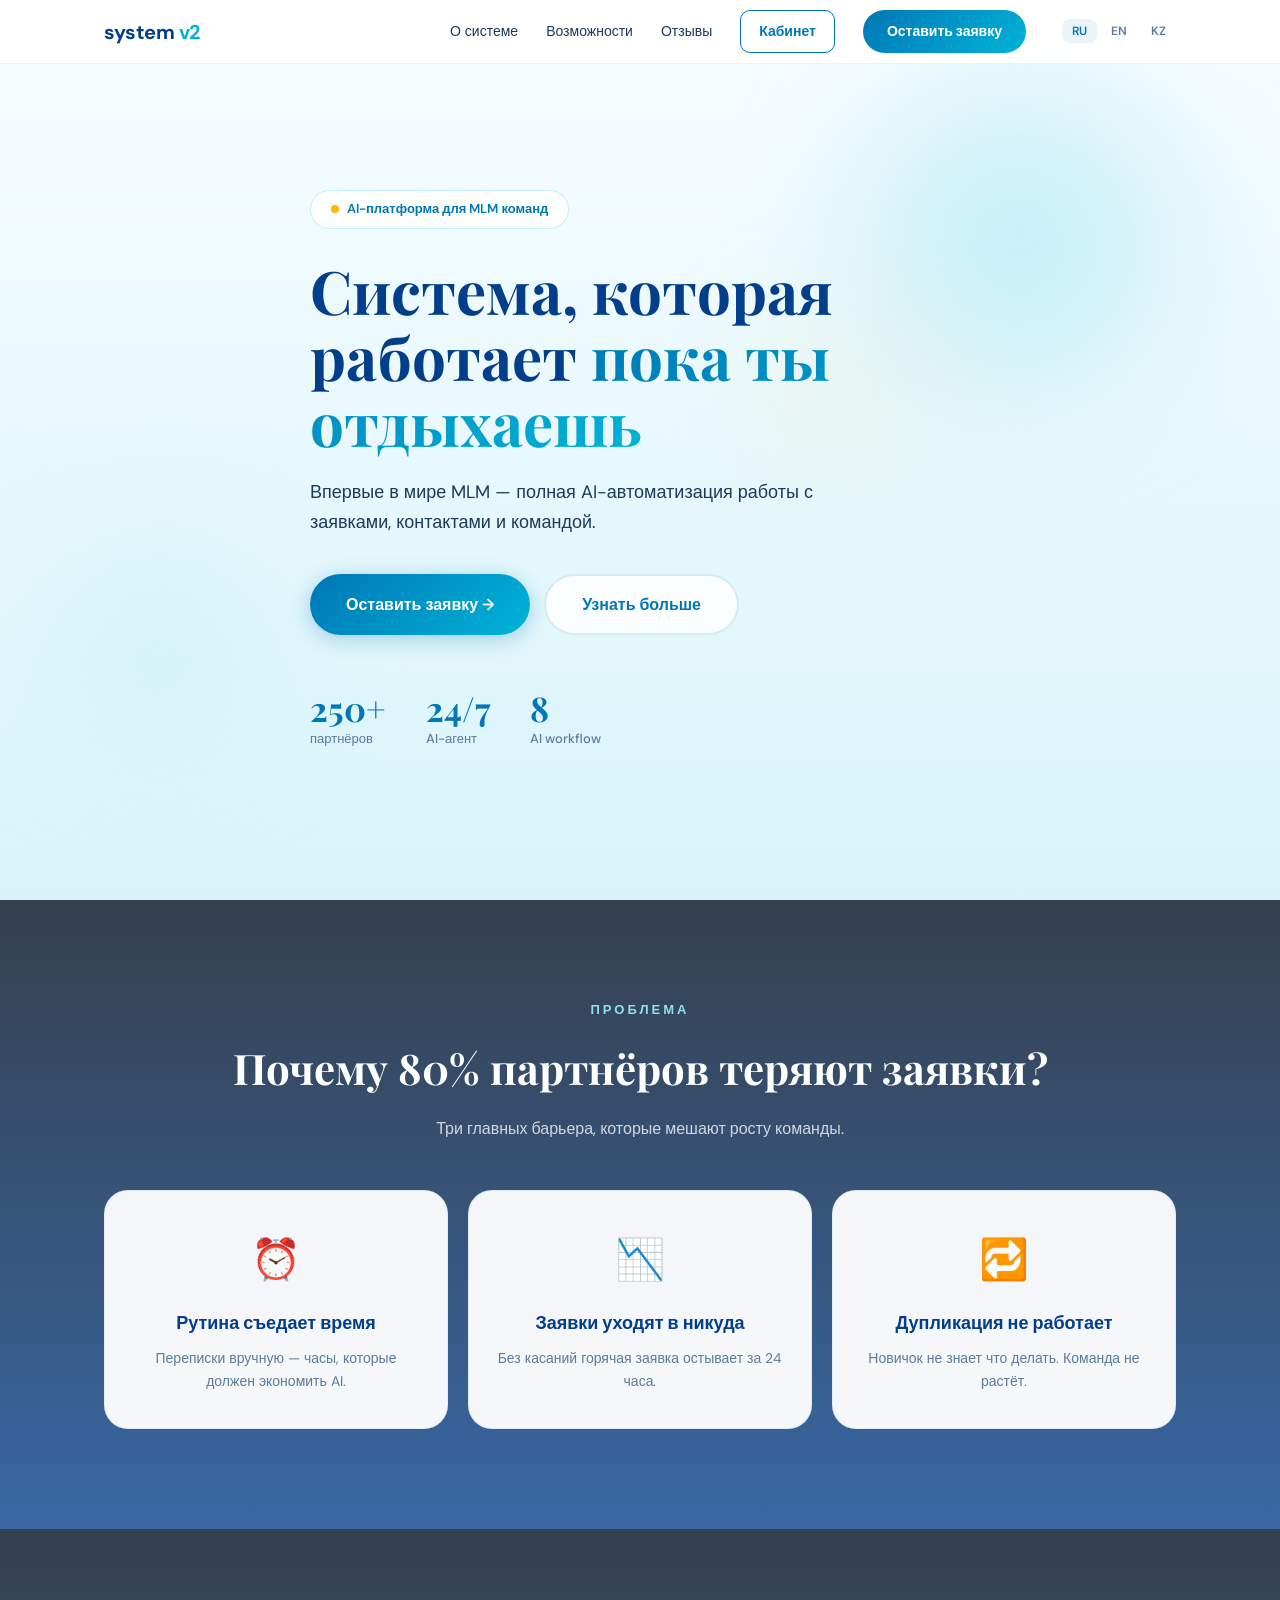
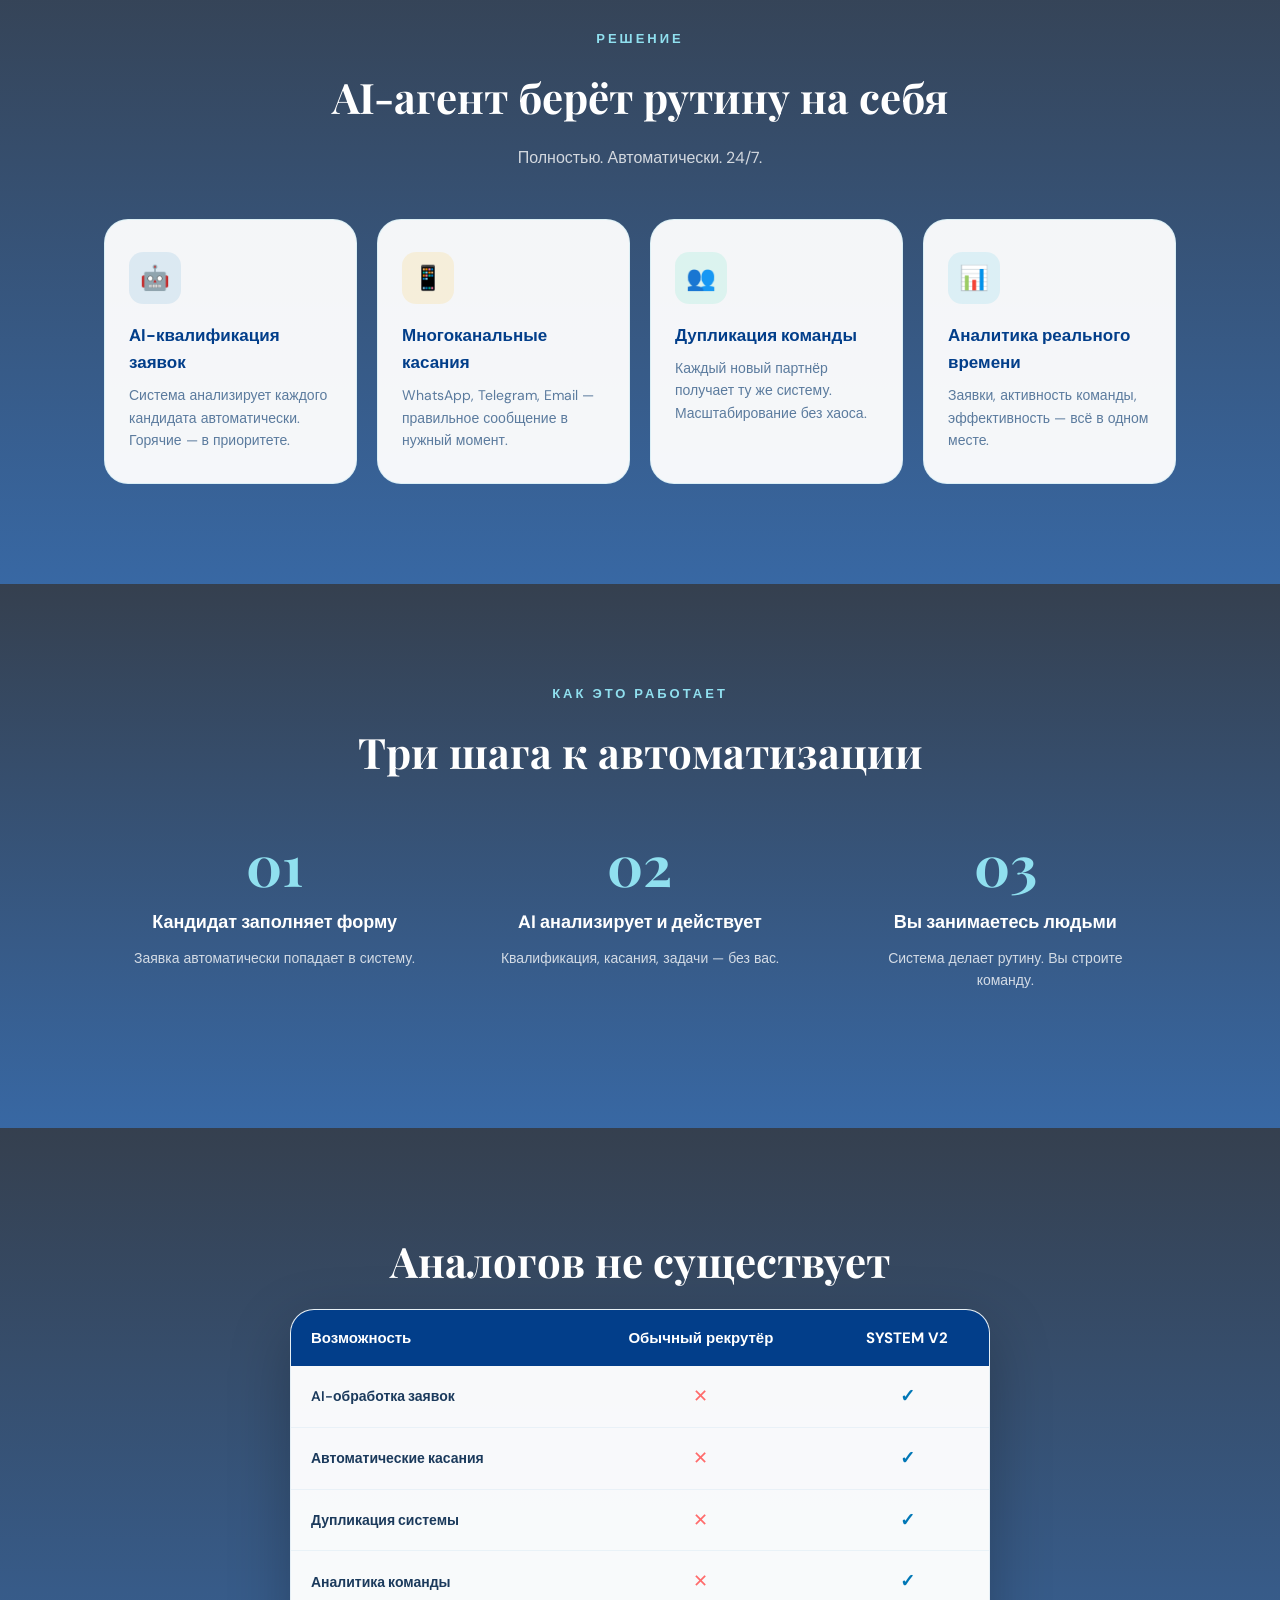
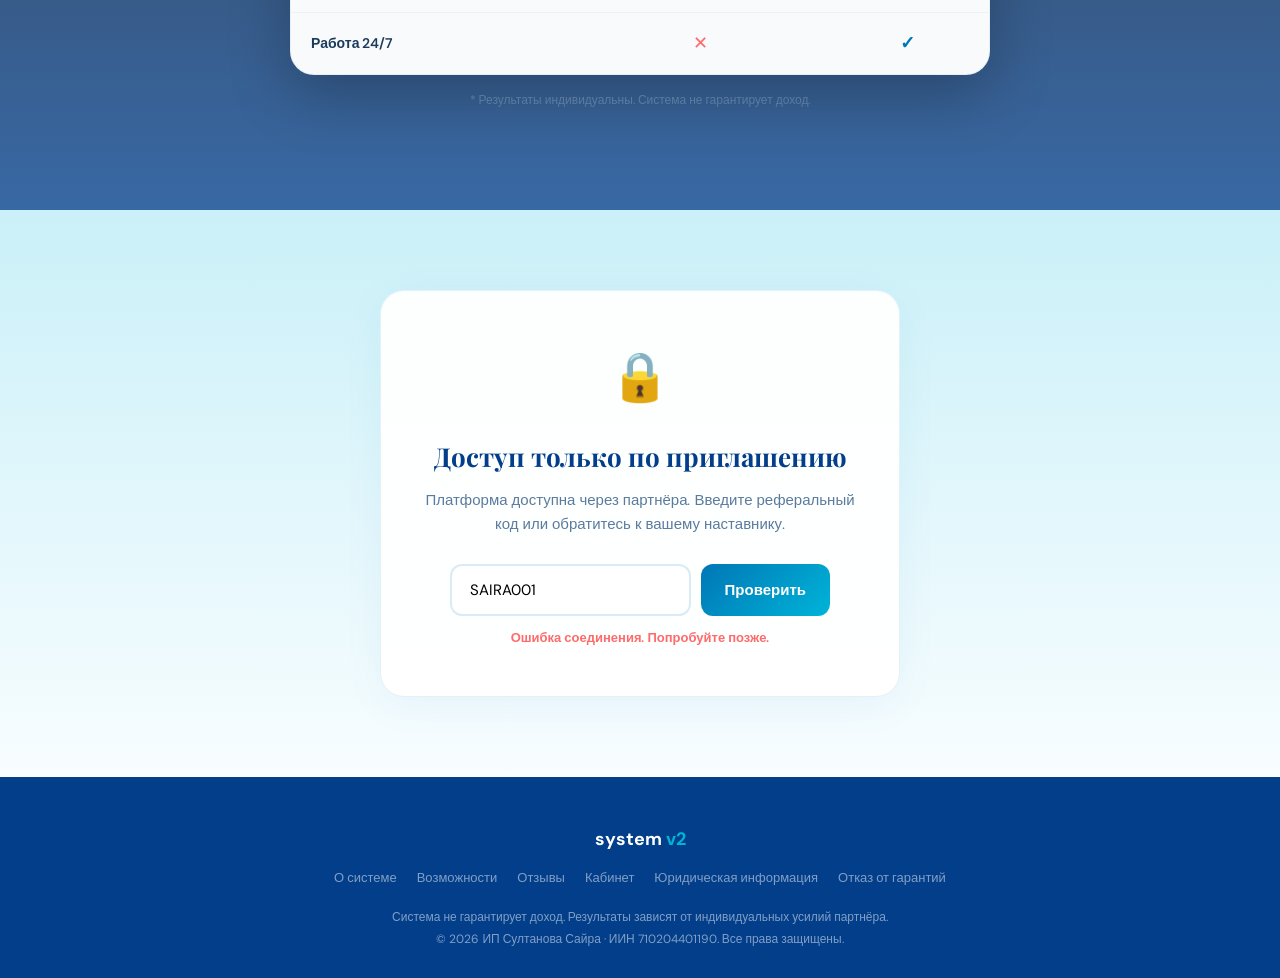
==== index.html @ efdf8964 "Phase B production chain + tech debt + multi-session vault sync n8n workflows: - WF3 v3: insert ai_r" ====
<!DOCTYPE html>
<html lang="ru">
<head>
  <meta charset="UTF-8">
  <meta name="viewport" content="width=device-width, initial-scale=1.0">
  <meta name="description" content="system v2 — AI-платформа для MLM команд. Автоматизация работы с заявками, контактами и командой.">
  <title>system v2 — AI-платформа для MLM команд</title>
  <link rel="icon" type="image/svg+xml" href="assets/images/favicon.svg">
  <link rel="stylesheet" href="assets/css/style.css">
</head>
<body>

<!-- HEADER -->
<header class="header" id="header">
  <div class="header-inner">
    <a href="index.html" class="logo">system <b>v2</b></a>
    <nav class="nav">
      <a href="#about" class="nav-link">
        <span data-lang="ru">О системе</span>
        <span data-lang="en">About</span>
        <span data-lang="kz">Жүйе туралы</span>
      </a>
      <a href="#features" class="nav-link">
        <span data-lang="ru">Возможности</span>
        <span data-lang="en">Features</span>
        <span data-lang="kz">Мүмкіндіктер</span>
      </a>
      <a href="reviews.html" class="nav-link">
        <span data-lang="ru">Отзывы</span>
        <span data-lang="en">Reviews</span>
        <span data-lang="kz">Пікірлер</span>
      </a>
      <a href="login.html" class="nav-link nav-cabinet">
        <span data-lang="ru">Кабинет</span>
        <span data-lang="en">Dashboard</span>
        <span data-lang="kz">Кабинет</span>
      </a>
      <a href="#join" class="nav-cta">
        <span data-lang="ru">Оставить заявку</span>
        <span data-lang="en">Request access</span>
        <span data-lang="kz">Өтінім қалдыру</span>
      </a>
      <div class="lang-switch">
        <button class="lang-btn active" data-set-lang="ru">RU</button>
        <button class="lang-btn" data-set-lang="en">EN</button>
        <button class="lang-btn" data-set-lang="kz">KZ</button>
      </div>
    </nav>
    <button class="mobile-menu-btn" onclick="document.querySelector('.nav').classList.toggle('mobile-open')">☰</button>
  </div>
</header>

<!-- HERO -->
<section class="hero" id="hero">
  <video class="hero-video" autoplay muted loop playsinline>
    <source src="assets/video/hero-bg.mp4" type="video/mp4">
  </video>
  <div class="hero-overlay"></div>
  <div class="orb orb-1"></div>
  <div class="orb orb-2"></div>
  <div class="orb orb-3"></div>
  <div class="container">
    <div class="hero-content">
      <div class="hero-badge">
        <span data-lang="ru">AI-платформа для MLM команд</span>
        <span data-lang="en">AI platform for MLM teams</span>
        <span data-lang="kz">MLM командаларына арналған AI-платформа</span>
      </div>
      <h1>
        <span data-lang="ru">Система, которая работает <em>пока ты отдыхаешь</em></span>
        <span data-lang="en">The system that works <em>while you rest</em></span>
        <span data-lang="kz">Сен демалып жатқанда <em>жұмыс істейтін</em> жүйе</span>
      </h1>
      <p class="hero-sub">
        <span data-lang="ru">Впервые в мире MLM — полная AI-автоматизация работы с заявками, контактами и командой.</span>
        <span data-lang="en">For the first time in MLM — full AI automation of requests, contacts and team management.</span>
        <span data-lang="kz">MLM әлемінде алғаш рет — өтінімдермен, контактілермен және командамен жұмысты толық AI-автоматтандыру.</span>
      </p>
      <div class="hero-actions">
        <a href="#join" class="btn-primary">
          <span data-lang="ru">Оставить заявку →</span>
          <span data-lang="en">Request access →</span>
          <span data-lang="kz">Өтінім қалдыру →</span>
        </a>
        <a href="#about" class="btn-secondary">
          <span data-lang="ru">Узнать больше</span>
          <span data-lang="en">Learn more</span>
          <span data-lang="kz">Көбірек білу</span>
        </a>
      </div>
      <div class="hero-stats">
        <div>
          <div class="hero-stat-num">250+</div>
          <div class="hero-stat-label">
            <span data-lang="ru">партнёров</span>
            <span data-lang="en">partners</span>
            <span data-lang="kz">серіктестер</span>
          </div>
        </div>
        <div>
          <div class="hero-stat-num">24/7</div>
          <div class="hero-stat-label">
            <span data-lang="ru">AI-агент</span>
            <span data-lang="en">AI agent</span>
            <span data-lang="kz">AI-агент</span>
          </div>
        </div>
        <div>
          <div class="hero-stat-num">8</div>
          <div class="hero-stat-label">
            <span data-lang="ru">AI workflow</span>
            <span data-lang="en">AI workflows</span>
            <span data-lang="kz">AI workflow</span>
          </div>
        </div>
      </div>
    </div>
  </div>
</section>

<!-- PROBLEMS -->
<section class="section section-bg bg-port" id="about">
  <div class="container">
    <div class="section-label">
      <span data-lang="ru">ПРОБЛЕМА</span>
      <span data-lang="en">THE PROBLEM</span>
      <span data-lang="kz">МӘСЕЛЕ</span>
    </div>
    <div class="section-title">
      <span data-lang="ru">Почему 80% партнёров теряют заявки?</span>
      <span data-lang="en">Why do 80% of partners lose requests?</span>
      <span data-lang="kz">Неге серіктестердің 80% өтінімдерді жоғалтады?</span>
    </div>
    <div class="section-desc">
      <span data-lang="ru">Три главных барьера, которые мешают росту команды.</span>
      <span data-lang="en">Three main barriers preventing team growth.</span>
      <span data-lang="kz">Команданың өсуіне кедергі болатын үш негізгі тосқауыл.</span>
    </div>
    <div class="problems-grid">
      <div class="problem-card">
        <div class="problem-icon">⏰</div>
        <h3>
          <span data-lang="ru">Рутина съедает время</span>
          <span data-lang="en">Routine eats time</span>
          <span data-lang="kz">Күнделікті жұмыс уақытты жейді</span>
        </h3>
        <p>
          <span data-lang="ru">Переписки вручную — часы, которые должен экономить AI.</span>
          <span data-lang="en">Manual messaging — hours that AI should save.</span>
          <span data-lang="kz">Қолмен хат жазу — AI үнемдеуі тиіс сағаттар.</span>
        </p>
      </div>
      <div class="problem-card">
        <div class="problem-icon">📉</div>
        <h3>
          <span data-lang="ru">Заявки уходят в никуда</span>
          <span data-lang="en">Requests go nowhere</span>
          <span data-lang="kz">Өтінімдер жоғалады</span>
        </h3>
        <p>
          <span data-lang="ru">Без касаний горячая заявка остывает за 24 часа.</span>
          <span data-lang="en">Without follow-ups, a hot request cools in 24 hours.</span>
          <span data-lang="kz">Байланыссыз ыстық өтінім 24 сағатта суынады.</span>
        </p>
      </div>
      <div class="problem-card">
        <div class="problem-icon">🔁</div>
        <h3>
          <span data-lang="ru">Дупликация не работает</span>
          <span data-lang="en">Duplication fails</span>
          <span data-lang="kz">Дупликация жұмыс істемейді</span>
        </h3>
        <p>
          <span data-lang="ru">Новичок не знает что делать. Команда не растёт.</span>
          <span data-lang="en">Newcomers don't know what to do. Team doesn't grow.</span>
          <span data-lang="kz">Жаңадан келген не істерін білмейді. Команда өспейді.</span>
        </p>
      </div>
    </div>
  </div>
</section>

<!-- FEATURES -->
<section class="section section-bg bg-suite" id="features">
  <div class="container">
    <div class="section-label">
      <span data-lang="ru">РЕШЕНИЕ</span>
      <span data-lang="en">SOLUTION</span>
      <span data-lang="kz">ШЕШІМ</span>
    </div>
    <div class="section-title">
      <span data-lang="ru">AI-агент берёт рутину на себя</span>
      <span data-lang="en">AI agent handles the routine</span>
      <span data-lang="kz">AI-агент күнделікті жұмысты өзіне алады</span>
    </div>
    <div class="section-desc">
      <span data-lang="ru">Полностью. Автоматически. 24/7.</span>
      <span data-lang="en">Completely. Automatically. 24/7.</span>
      <span data-lang="kz">Толығымен. Автоматты түрде. 24/7.</span>
    </div>
    <div class="features-grid">
      <div class="feature-card">
        <div class="feature-icon fi-blue">🤖</div>
        <h3>
          <span data-lang="ru">AI-квалификация заявок</span>
          <span data-lang="en">AI request qualification</span>
          <span data-lang="kz">AI өтінімдерді саралау</span>
        </h3>
        <p>
          <span data-lang="ru">Система анализирует каждого кандидата автоматически. Горячие — в приоритете.</span>
          <span data-lang="en">The system analyzes every candidate automatically. Hot ones — priority.</span>
          <span data-lang="kz">Жүйе әр үміткерді автоматты түрде талдайды. Ыстықтар — басымдықта.</span>
        </p>
      </div>
      <div class="feature-card">
        <div class="feature-icon fi-sun">📱</div>
        <h3>
          <span data-lang="ru">Многоканальные касания</span>
          <span data-lang="en">Multi-channel follow-ups</span>
          <span data-lang="kz">Көп арналы байланыс</span>
        </h3>
        <p>
          <span data-lang="ru">WhatsApp, Telegram, Email — правильное сообщение в нужный момент.</span>
          <span data-lang="en">WhatsApp, Telegram, Email — right message at the right time.</span>
          <span data-lang="kz">WhatsApp, Telegram, Email — дұрыс уақытта дұрыс хабарлама.</span>
        </p>
      </div>
      <div class="feature-card">
        <div class="feature-icon fi-green">👥</div>
        <h3>
          <span data-lang="ru">Дупликация команды</span>
          <span data-lang="en">Team duplication</span>
          <span data-lang="kz">Команданы дупликациялау</span>
        </h3>
        <p>
          <span data-lang="ru">Каждый новый партнёр получает ту же систему. Масштабирование без хаоса.</span>
          <span data-lang="en">Every new partner gets the same system. Scaling without chaos.</span>
          <span data-lang="kz">Әр жаңа серіктес сол жүйені алады. Хаоссыз масштабтау.</span>
        </p>
      </div>
      <div class="feature-card">
        <div class="feature-icon fi-azure">📊</div>
        <h3>
          <span data-lang="ru">Аналитика реального времени</span>
          <span data-lang="en">Real-time analytics</span>
          <span data-lang="kz">Нақты уақыттағы аналитика</span>
        </h3>
        <p>
          <span data-lang="ru">Заявки, активность команды, эффективность — всё в одном месте.</span>
          <span data-lang="en">Requests, team activity, performance — all in one place.</span>
          <span data-lang="kz">Өтінімдер, команда белсенділігі, тиімділік — бір жерде.</span>
        </p>
      </div>
    </div>
  </div>
</section>

<!-- 3 STEPS -->
<section class="section section-bg bg-restaurant">
  <div class="container">
    <div class="section-label">
      <span data-lang="ru">КАК ЭТО РАБОТАЕТ</span>
      <span data-lang="en">HOW IT WORKS</span>
      <span data-lang="kz">ҚАЛАЙ ЖҰМЫС ІСТЕЙДІ</span>
    </div>
    <div class="section-title">
      <span data-lang="ru">Три шага к автоматизации</span>
      <span data-lang="en">Three steps to automation</span>
      <span data-lang="kz">Автоматтандыруға үш қадам</span>
    </div>
    <div class="steps-grid">
      <div class="step-card">
        <div class="step-num">01</div>
        <h3>
          <span data-lang="ru">Кандидат заполняет форму</span>
          <span data-lang="en">Candidate fills the form</span>
          <span data-lang="kz">Үміткер форманы толтырады</span>
        </h3>
        <p>
          <span data-lang="ru">Заявка автоматически попадает в систему.</span>
          <span data-lang="en">The request automatically enters the system.</span>
          <span data-lang="kz">Өтінім автоматты түрде жүйеге түседі.</span>
        </p>
      </div>
      <div class="step-card">
        <div class="step-num">02</div>
        <h3>
          <span data-lang="ru">AI анализирует и действует</span>
          <span data-lang="en">AI analyzes and acts</span>
          <span data-lang="kz">AI талдайды және әрекет етеді</span>
        </h3>
        <p>
          <span data-lang="ru">Квалификация, касания, задачи — без вас.</span>
          <span data-lang="en">Qualification, follow-ups, tasks — without you.</span>
          <span data-lang="kz">Саралау, байланыс, тапсырмалар — сізсіз.</span>
        </p>
      </div>
      <div class="step-card">
        <div class="step-num">03</div>
        <h3>
          <span data-lang="ru">Вы занимаетесь людьми</span>
          <span data-lang="en">You focus on people</span>
          <span data-lang="kz">Сіз адамдармен айналысасыз</span>
        </h3>
        <p>
          <span data-lang="ru">Система делает рутину. Вы строите команду.</span>
          <span data-lang="en">System handles routine. You build the team.</span>
          <span data-lang="kz">Жүйе күнделікті жұмысты жасайды. Сіз команда құрасыз.</span>
        </p>
      </div>
</div>
</section>

<!-- COMPARISON -->
<section class="section section-bg bg-pool">
  <div class="container">
    <div class="section-title">
      <span data-lang="ru">Аналогов не существует</span>
      <span data-lang="en">No analogues exist</span>
      <span data-lang="kz">Аналогтары жоқ</span>
    </div>
    <table class="compare-table">
      <thead>
        <tr>
          <th>
            <span data-lang="ru">Возможность</span>
            <span data-lang="en">Feature</span>
            <span data-lang="kz">Мүмкіндік</span>
          </th>
          <th>
            <span data-lang="ru">Обычный рекрутёр</span>
            <span data-lang="en">Regular recruiter</span>
            <span data-lang="kz">Кәдімгі рекрутер</span>
          </th>
          <th>SYSTEM V2</th>
        </tr>
      </thead>
      <tbody>
        <tr>
          <td>
            <span data-lang="ru">AI-обработка заявок</span>
            <span data-lang="en">AI request processing</span>
            <span data-lang="kz">AI өтінімдерді өңдеу</span>
          </td>
          <td><span class="compare-no">✕</span></td>
          <td><span class="compare-yes">✓</span></td>
        </tr>
        <tr>
          <td>
            <span data-lang="ru">Автоматические касания</span>
            <span data-lang="en">Automatic follow-ups</span>
            <span data-lang="kz">Автоматты байланыс</span>
          </td>
          <td><span class="compare-no">✕</span></td>
          <td><span class="compare-yes">✓</span></td>
        </tr>
        <tr>
          <td>
            <span data-lang="ru">Дупликация системы</span>
            <span data-lang="en">System duplication</span>
            <span data-lang="kz">Жүйені дупликациялау</span>
          </td>
          <td><span class="compare-no">✕</span></td>
          <td><span class="compare-yes">✓</span></td>
        </tr>
        <tr>
          <td>
            <span data-lang="ru">Аналитика команды</span>
            <span data-lang="en">Team analytics</span>
            <span data-lang="kz">Команда аналитикасы</span>
          </td>
          <td><span class="compare-no">✕</span></td>
          <td><span class="compare-yes">✓</span></td>
        </tr>
        <tr>
          <td>
            <span data-lang="ru">Работа 24/7</span>
            <span data-lang="en">24/7 operation</span>
            <span data-lang="kz">24/7 жұмыс</span>
          </td>
          <td><span class="compare-no">✕</span></td>
          <td><span class="compare-yes">✓</span></td>
        </tr>
      </tbody>
    </table>
    <p style="text-align:center; font-size:12px; color:var(--text-light); margin-top:16px;">
      <span data-lang="ru">* Результаты индивидуальны. Система не гарантирует доход.</span>
      <span data-lang="en">* Results are individual. The system does not guarantee income.</span>
      <span data-lang="kz">* Нәтижелер жеке. Жүйе табысқа кепілдік бермейді.</span>
    </p>
  </div>
</section>

<!-- ACCESS GATE -->
<section class="access-section" id="join">
  <div class="container">
    <div class="access-card" id="access-gate">
      <div class="lock-icon">🔒</div>
      <h2>
        <span data-lang="ru">Доступ только по приглашению</span>
        <span data-lang="en">Access by invitation only</span>
        <span data-lang="kz">Тек шақыру арқылы қол жеткізу</span>
      </h2>
      <p>
        <span data-lang="ru">Платформа доступна через партнёра. Введите реферальный код или обратитесь к вашему наставнику.</span>
        <span data-lang="en">Platform is accessible through a partner. Enter referral code or contact your mentor.</span>
        <span data-lang="kz">Платформаға серіктес арқылы қол жеткізуге болады. Реферальдық кодты енгізіңіз.</span>
      </p>
      <div class="ref-input-group">
        <input type="text" id="ref-code-input" placeholder="REF CODE" maxlength="20" autocomplete="off">
        <button id="ref-check-btn" onclick="validateRefCode()">
          <span data-lang="ru">Проверить</span>
          <span data-lang="en">Check</span>
          <span data-lang="kz">Тексеру</span>
        </button>
      </div>
      <div class="ref-error" id="ref-error">
        <span data-lang="ru">Код не найден. Обратитесь к вашему партнёру.</span>
        <span data-lang="en">Code not found. Contact your partner.</span>
        <span data-lang="kz">Код табылмады. Серіктесіңізге хабарласыңыз.</span>
      </div>
    </div>

    <!-- FORM (hidden until ref validated) -->
    <div class="form-section" id="form-section">
      <div class="form-card">
        <h3>
          <span data-lang="ru">Заявка на доступ</span>
          <span data-lang="en">Access request</span>
          <span data-lang="kz">Қол жеткізу өтінімі</span>
        </h3>
        <p class="form-sub">
          <span data-lang="ru">Заполните форму — мы свяжемся в течение 24 часов</span>
          <span data-lang="en">Fill the form — we'll contact you within 24 hours</span>
          <span data-lang="kz">Форманы толтырыңыз — 24 сағат ішінде хабарласамыз</span>
        </p>
        <form id="lead-form" onsubmit="submitForm(event)">
          <div class="form-row">
            <div class="form-group">
              <label>
                <span data-lang="ru">Имя *</span>
                <span data-lang="en">First name *</span>
                <span data-lang="kz">Аты *</span>
              </label>
              <input type="text" id="f-first-name" required placeholder="Ваше имя">
            </div>
            <div class="form-group">
              <label>
                <span data-lang="ru">Фамилия</span>
                <span data-lang="en">Last name</span>
                <span data-lang="kz">Тегі</span>
              </label>
              <input type="text" id="f-last-name" placeholder="Фамилия">
            </div>
          </div>
          <div class="form-group">
            <label>Email *</label>
            <input type="email" id="f-email" required placeholder="you@example.com">
          </div>
          <div class="form-group">
            <label>
              <span data-lang="ru">Телефон *</span>
              <span data-lang="en">Phone *</span>
              <span data-lang="kz">Телефон *</span>
            </label>
            <input type="tel" id="f-phone" required placeholder="+7 (___) ___-__-__">
          </div>
          <div class="form-row">
            <div class="form-group">
              <label>
                <span data-lang="ru">Страна *</span>
                <span data-lang="en">Country *</span>
                <span data-lang="kz">Ел *</span>
              </label>
              <select id="f-country" required>
                <option value="">—</option>
                <option value="Казахстан">Казахстан</option>
                <option value="Россия">Россия</option>
                <option value="Беларусь">Беларусь</option>
                <option value="Украина">Украина</option>
                <option value="Германия">Германия</option>
                <option value="США">США</option>
                <option value="Другая">Другая</option>
              </select>
            </div>
            <div class="form-group">
              <label>
                <span data-lang="ru">Город</span>
                <span data-lang="en">City</span>
                <span data-lang="kz">Қала</span>
              </label>
              <input type="text" id="f-city" placeholder="Город">
            </div>
          </div>
          <div class="form-row">
            <div class="form-group">
              <label>
                <span data-lang="ru">Мессенджер *</span>
                <span data-lang="en">Messenger *</span>
                <span data-lang="kz">Мессенджер *</span>
              </label>
              <select id="f-messenger" required>
                <option value="">—</option>
                <option value="whatsapp">WhatsApp</option>
                <option value="telegram">Telegram</option>
                <option value="instagram">Instagram</option>
                <option value="email">Email</option>
                <option value="viber">Viber</option>
                <option value="other">Другое</option>
              </select>
            </div>
            <div class="form-group">
              <label>
                <span data-lang="ru">Ник / номер *</span>
                <span data-lang="en">Handle / number *</span>
                <span data-lang="kz">Ник / нөмір *</span>
              </label>
              <input type="text" id="f-messenger-handle" required placeholder="@username или номер">
            </div>
          </div>
          <div class="form-group">
            <label>
              <span data-lang="ru">Реферальный код</span>
              <span data-lang="en">Referral code</span>
              <span data-lang="kz">Реферальдық код</span>
            </label>
            <input type="text" id="form-ref-code" readonly>
          </div>
          <div class="form-consent">
            <input type="checkbox" id="f-consent" required>
            <label for="f-consent">
              <span data-lang="ru">Я соглашаюсь на обработку персональных данных согласно <a href="legal.html#privacy">Политике конфиденциальности</a></span>
              <span data-lang="en">I agree to personal data processing per <a href="legal.html#privacy">Privacy Policy</a></span>
              <span data-lang="kz">Мен <a href="legal.html#privacy">Құпиялылық саясатына</a> сәйкес дербес деректерді өңдеуге келісемін</span>
            </label>
          </div>
          <button type="submit" class="form-submit" id="form-submit-btn">
            <span data-lang="ru">Отправить заявку →</span>
            <span data-lang="en">Submit request →</span>
            <span data-lang="kz">Өтінім жіберу →</span>
          </button>
        </form>
      </div>
    </div>
  </div>
</section>

<!-- FOOTER -->
<footer class="footer">
  <div class="footer-inner">
    <div class="footer-logo">system <b>v2</b></div>
    <div class="footer-links">
      <a href="#about">
        <span data-lang="ru">О системе</span><span data-lang="en">About</span><span data-lang="kz">Жүйе туралы</span>
      </a>
      <a href="#features">
        <span data-lang="ru">Возможности</span><span data-lang="en">Features</span><span data-lang="kz">Мүмкіндіктер</span>
      </a>
      <a href="reviews.html">
        <span data-lang="ru">Отзывы</span><span data-lang="en">Reviews</span><span data-lang="kz">Пікірлер</span>
      </a>
      <a href="login.html">
        <span data-lang="ru">Кабинет</span><span data-lang="en">Dashboard</span><span data-lang="kz">Кабинет</span>
      </a>
      <a href="legal.html">
        <span data-lang="ru">Юридическая информация</span><span data-lang="en">Legal</span><span data-lang="kz">Заңды ақпарат</span>
      </a>
      <a href="legal.html#disclaimer">
        <span data-lang="ru">Отказ от гарантий</span><span data-lang="en">Disclaimer</span><span data-lang="kz">Жауапкершіліктен бас тарту</span>
      </a>
    </div>
    <p class="footer-legal">
      <span data-lang="ru">Система не гарантирует доход. Результаты зависят от индивидуальных усилий партнёра.<br>© 2026 ИП Султанова Сайра · ИИН 710204401190. Все права защищены.</span>
      <span data-lang="en">The system does not guarantee income. Results depend on individual efforts.<br>© 2026 IE Sultanova Saira · IIN 710204401190. All rights reserved.</span>
      <span data-lang="kz">Жүйе табысқа кепілдік бермейді. Нәтижелер жеке күш-жігерге байланысты.<br>© 2026 ЖК Сұлтанова Сайра · ЖСН 710204401190. Барлық құқықтар қорғалған.</span>
    </p>
  </div>
</footer>

<!-- SUCCESS MODAL -->
<div class="modal-overlay" id="success-modal">
  <div class="modal-box">
    <div class="modal-icon">✅</div>
    <h3>
      <span data-lang="ru">Заявка принята!</span>
      <span data-lang="en">Request received!</span>
      <span data-lang="kz">Өтінім қабылданды!</span>
    </h3>
    <p>
      <span data-lang="ru">Свяжемся с вами в течение 24 часов.</span>
      <span data-lang="en">We'll contact you within 24 hours.</span>
      <span data-lang="kz">24 сағат ішінде хабарласамыз.</span>
    </p>
    <button class="modal-close" onclick="closeModal()">
      <span data-lang="ru">Закрыть</span>
      <span data-lang="en">Close</span>
      <span data-lang="kz">Жабу</span>
    </button>
  </div>
</div>

<script src="assets/js/app.js"></script>
</body>
</html>
---- assets/css/style.css ----
/* ============================================
   SYSTEM V2 — LANDING PAGE STYLES
   Palette: Azure Coast
   ============================================ */

@import url('https://fonts.googleapis.com/css2?family=Playfair+Display:ital,wght@0,400;0,600;0,700;1,400&family=DM+Sans:wght@300;400;500;600;700&display=swap');

/* === VARIABLES === */
:root {
  --ocean: #0077B6;
  --ocean-deep: #023E8A;
  --azure: #00B4D8;
  --sky: #90E0EF;
  --breeze: #CAF0F8;
  --white: #F8FDFF;
  --sand: #FFF8F0;
  --sun: #FFB703;
  --sun-warm: #FB8500;
  --coral: #FF6B6B;
  --text-dark: #0A1628;
  --text-body: #1B3A5C;
  --text-light: #5B7B9E;
  --glass: rgba(255,255,255,0.85);
  --glass-strong: rgba(255,255,255,0.95);
  --radius-sm: 12px;
  --radius-md: 18px;
  --radius-lg: 24px;
  --radius-pill: 60px;
}

/* === RESET === */
*, *::before, *::after { margin: 0; padding: 0; box-sizing: border-box; }
html { scroll-behavior: smooth; }
body {
  font-family: 'DM Sans', -apple-system, sans-serif;
  color: var(--text-dark);
  background: var(--white);
  -webkit-font-smoothing: antialiased;
  -moz-osx-font-smoothing: grayscale;
  line-height: 1.6;
  overflow-x: hidden;
}
img { max-width: 100%; display: block; }
a { text-decoration: none; color: inherit; }
button { cursor: pointer; border: none; background: none; font-family: inherit; }
input, select, textarea { font-family: inherit; }

/* === UTILITY === */
.container { max-width: 1120px; margin: 0 auto; padding: 0 24px; }
[data-lang] { display: none; }
[data-lang="ru"] { display: inline; }

/* === HEADER === */
.header {
  position: fixed;
  top: 0; left: 0; right: 0;
  z-index: 100;
  height: 64px;
  background: var(--glass-strong);
  backdrop-filter: blur(24px);
  -webkit-backdrop-filter: blur(24px);
  border-bottom: 1px solid rgba(0,119,182,0.08);
  transition: box-shadow 0.3s;
}
.header.scrolled { box-shadow: 0 2px 20px rgba(0,119,182,0.08); }
.header-inner {
  max-width: 1120px;
  margin: 0 auto;
  padding: 0 24px;
  height: 100%;
  display: flex;
  align-items: center;
  justify-content: space-between;
}
.logo {
  font-weight: 700;
  font-size: 20px;
  color: var(--ocean-deep);
  letter-spacing: -0.5px;
}
.logo b { color: var(--azure); font-weight: 700; }
.nav { display: flex; align-items: center; gap: 28px; }
.nav-link {
  font-size: 14px;
  font-weight: 500;
  color: var(--text-body);
  transition: color 0.2s;
}
.nav-link:hover { color: var(--ocean); }
.nav-cta {
  display: inline-flex;
  align-items: center;
  padding: 10px 24px;
  background: linear-gradient(135deg, var(--ocean), var(--azure));
  color: #fff;
  font-size: 14px;
  font-weight: 600;
  border-radius: var(--radius-pill);
  transition: transform 0.2s, box-shadow 0.2s;
}
.nav-cta:hover {
  transform: translateY(-1px);
  box-shadow: 0 6px 20px rgba(0,119,182,0.3);
}
.nav-cabinet {
  display: inline-flex;
  align-items: center;
  padding: 9px 18px;
  border: 1.5px solid var(--ocean);
  color: var(--ocean);
  border-radius: 10px;
  font-size: 14px;
  font-weight: 600;
  transition: all 0.2s;
}
.nav-cabinet:hover {
  background: var(--ocean);
  color: #fff;
}
.lang-switch {
  display: flex;
  gap: 4px;
  margin-left: 8px;
}
.lang-btn {
  font-size: 12px;
  font-weight: 600;
  padding: 4px 10px;
  border-radius: 8px;
  color: var(--text-light);
  transition: all 0.2s;
}
.lang-btn:hover, .lang-btn.active {
  color: var(--ocean);
  background: rgba(0,119,182,0.08);
}
.mobile-menu-btn {
  display: none;
  width: 36px; height: 36px;
  align-items: center;
  justify-content: center;
  font-size: 22px;
  color: var(--text-body);
}

/* === BUTTONS === */
.btn-primary {
  display: inline-flex;
  align-items: center;
  gap: 10px;
  padding: 16px 36px;
  background: linear-gradient(135deg, var(--ocean), var(--azure));
  color: #fff;
  font-size: 16px;
  font-weight: 600;
  border-radius: var(--radius-pill);
  transition: all 0.3s;
  box-shadow: 0 4px 20px rgba(0,119,182,0.3);
}
.btn-primary:hover {
  transform: translateY(-2px);
  box-shadow: 0 8px 32px rgba(0,119,182,0.4);
}
.btn-secondary {
  display: inline-flex;
  align-items: center;
  gap: 10px;
  padding: 16px 36px;
  background: var(--glass);
  color: var(--ocean);
  font-size: 16px;
  font-weight: 600;
  border: 2px solid rgba(0,119,182,0.15);
  border-radius: var(--radius-pill);
  backdrop-filter: blur(10px);
  transition: all 0.3s;
}
.btn-secondary:hover {
  border-color: var(--ocean);
  background: rgba(0,119,182,0.04);
}

/* === SECTION COMMON === */
.section { padding: 100px 0; }
.section-alt { background: var(--breeze); }
.section-label {
  font-size: 13px;
  font-weight: 700;
  text-transform: uppercase;
  letter-spacing: 3px;
  color: var(--azure);
  margin-bottom: 14px;
  text-align: center;
}
.section-title {
  font-family: 'Playfair Display', serif;
  font-size: clamp(28px, 3.5vw, 42px);
  font-weight: 700;
  color: var(--ocean-deep);
  text-align: center;
  margin-bottom: 14px;
}
.section-desc {
  font-size: 16px;
  color: var(--text-light);
  text-align: center;
  max-width: 540px;
  margin: 0 auto 48px;
  line-height: 1.6;
}

/* === SECTION BACKGROUNDS === */
.section-bg {
  position: relative;
  background-size: cover;
  background-position: center;
  background-repeat: no-repeat;
  isolation: isolate;
}
.section-bg::before {
  content: '';
  position: absolute;
  inset: 0;
  background: linear-gradient(180deg, rgba(10,22,40,0.82) 0%, rgba(2,62,138,0.78) 100%);
  z-index: -1;
}
.section-bg .section-label { color: var(--sky); }
.section-bg .section-title { color: #fff; }
.section-bg .section-desc { color: rgba(255,255,255,0.78); }
.section-bg .step-card h3 { color: #fff; }
.section-bg .step-card p { color: rgba(255,255,255,0.78); }
.section-bg .step-num { color: var(--sky); }
.section-bg .compare-table {
  background: rgba(255,255,255,0.97);
  border-radius: var(--radius-lg);
  overflow: hidden;
  box-shadow: 0 20px 60px rgba(0,0,0,0.25);
}

.bg-pool { background-image: url('../images/pool.png'); }
.bg-suite { background-image: url('../images/suite.png'); }
.bg-restaurant { background-image: url('../images/restaurant.png'); }
.bg-port { background-image: url('../images/port.png'); }

@media (min-width: 1024px) {
  .section-bg { background-attachment: fixed; }
}

/* === HERO === */
.hero {
  position: relative;
  min-height: 100vh;
  display: flex;
  align-items: center;
  padding: 100px 0 60px;
  overflow: hidden;
}
.hero-video {
  position: absolute;
  inset: 0;
  width: 100%;
  height: 100%;
  object-fit: cover;
  z-index: 0;
}
.hero-overlay {
  position: absolute;
  inset: 0;
  background: linear-gradient(180deg, rgba(248,253,255,0.55) 0%, rgba(202,240,248,0.70) 100%);
  z-index: 1;
}
.hero-bg {
  position: absolute;
  inset: 0;
  background:
    radial-gradient(ellipse at 25% 40%, rgba(144,224,239,0.3) 0%, transparent 60%),
    radial-gradient(ellipse at 75% 20%, rgba(0,180,216,0.15) 0%, transparent 50%),
    radial-gradient(ellipse at 55% 85%, rgba(202,240,248,0.5) 0%, transparent 50%),
    linear-gradient(180deg, var(--white) 0%, var(--breeze) 50%, var(--white) 100%);
  z-index: 0;
}
.hero-bg-image {
  position: absolute;
  inset: 0;
  background-size: cover;
  background-position: center;
  opacity: 0.18;
  z-index: 0;
}
/* Floating orbs */
.orb {
  position: absolute;
  border-radius: 50%;
  filter: blur(70px);
  opacity: 0.35;
  z-index: 0;
  animation: orbFloat 10s ease-in-out infinite;
}
.orb-1 { width: 320px; height: 320px; background: var(--azure); top: 8%; right: 8%; }
.orb-2 { width: 220px; height: 220px; background: var(--sky); bottom: 18%; left: 4%; animation-delay: -4s; }
.orb-3 { width: 160px; height: 160px; background: var(--sun); top: 35%; right: 28%; opacity: 0.18; animation-delay: -7s; }
@keyframes orbFloat {
  0%, 100% { transform: translateY(0) scale(1); }
  50% { transform: translateY(-22px) scale(1.04); }
}
.hero-content {
  position: relative;
  z-index: 2;
  max-width: 660px;
}
.hero-badge {
  display: inline-flex;
  align-items: center;
  gap: 8px;
  background: var(--glass);
  border: 1px solid rgba(0,180,216,0.2);
  padding: 8px 20px;
  border-radius: var(--radius-pill);
  font-size: 13px;
  font-weight: 600;
  color: var(--ocean);
  margin-bottom: 28px;
  backdrop-filter: blur(10px);
  animation: fadeUp 0.7s ease-out;
}
.hero-badge::before {
  content: '';
  width: 8px; height: 8px;
  background: var(--sun);
  border-radius: 50%;
  animation: pulse 2s infinite;
}
@keyframes pulse {
  0%, 100% { opacity: 1; transform: scale(1); }
  50% { opacity: 0.4; transform: scale(1.4); }
}
.hero h1 {
  font-family: 'Playfair Display', serif;
  font-size: clamp(36px, 5vw, 60px);
  font-weight: 700;
  line-height: 1.1;
  color: var(--ocean-deep);
  margin-bottom: 22px;
  animation: fadeUp 0.7s ease-out 0.1s both;
}
.hero h1 em {
  font-style: normal;
  background: linear-gradient(135deg, var(--ocean), var(--azure));
  -webkit-background-clip: text;
  -webkit-text-fill-color: transparent;
  background-clip: text;
}
.hero-sub {
  font-size: 18px;
  line-height: 1.7;
  color: var(--text-body);
  max-width: 520px;
  margin-bottom: 36px;
  animation: fadeUp 0.7s ease-out 0.2s both;
}
.hero-actions {
  display: flex;
  gap: 14px;
  flex-wrap: wrap;
  animation: fadeUp 0.7s ease-out 0.3s both;
}
.hero-stats {
  display: flex;
  gap: 40px;
  margin-top: 56px;
  animation: fadeUp 0.7s ease-out 0.4s both;
}
.hero-stat-num {
  font-family: 'Playfair Display', serif;
  font-size: 34px;
  font-weight: 700;
  color: var(--ocean);
  line-height: 1;
}
.hero-stat-label {
  font-size: 13px;
  color: var(--text-light);
  margin-top: 4px;
  font-weight: 500;
}
@keyframes fadeUp {
  from { opacity: 0; transform: translateY(26px); }
  to { opacity: 1; transform: translateY(0); }
}

/* === PROBLEMS === */
.problems-grid {
  display: grid;
  grid-template-columns: repeat(3, 1fr);
  gap: 20px;
}
.problem-card {
  background: var(--glass-strong);
  border: 1px solid rgba(0,119,182,0.08);
  border-radius: var(--radius-lg);
  padding: 36px 28px;
  text-align: center;
  transition: all 0.3s;
}
.problem-card:hover {
  transform: translateY(-4px);
  box-shadow: 0 12px 40px rgba(0,119,182,0.08);
}
.problem-icon {
  font-size: 40px;
  margin-bottom: 18px;
}
.problem-card h3 {
  font-size: 18px;
  font-weight: 700;
  color: var(--ocean-deep);
  margin-bottom: 10px;
}
.problem-card p {
  font-size: 14px;
  color: var(--text-light);
  line-height: 1.6;
}

/* === FEATURES === */
.features-grid {
  display: grid;
  grid-template-columns: repeat(auto-fit, minmax(250px, 1fr));
  gap: 20px;
}
.feature-card {
  background: var(--glass-strong);
  border: 1px solid rgba(0,180,216,0.1);
  border-radius: var(--radius-lg);
  padding: 32px 24px;
  transition: all 0.3s;
}
.feature-card:hover {
  transform: translateY(-4px);
  box-shadow: 0 12px 40px rgba(0,119,182,0.1);
  border-color: rgba(0,180,216,0.25);
}
.feature-icon {
  width: 52px; height: 52px;
  border-radius: 14px;
  display: flex;
  align-items: center;
  justify-content: center;
  font-size: 24px;
  margin-bottom: 18px;
}
.fi-blue { background: rgba(0,119,182,0.1); }
.fi-azure { background: rgba(0,180,216,0.1); }
.fi-sun { background: rgba(255,183,3,0.12); }
.fi-green { background: rgba(6,214,160,0.1); }
.feature-card h3 {
  font-size: 17px;
  font-weight: 700;
  color: var(--ocean-deep);
  margin-bottom: 8px;
}
.feature-card p {
  font-size: 14px;
  color: var(--text-light);
  line-height: 1.6;
}

/* === STEPS === */
.steps-grid {
  display: grid;
  grid-template-columns: repeat(3, 1fr);
  gap: 24px;
  counter-reset: step;
}
.step-card {
  text-align: center;
  padding: 36px 24px;
  position: relative;
}
.step-num {
  font-family: 'Playfair Display', serif;
  font-size: 56px;
  font-weight: 700;
  color: var(--breeze);
  line-height: 1;
  margin-bottom: 16px;
}
.step-card h3 {
  font-size: 18px;
  font-weight: 700;
  color: var(--ocean-deep);
  margin-bottom: 10px;
}
.step-card p {
  font-size: 14px;
  color: var(--text-light);
  line-height: 1.6;
}

/* === COMPARISON TABLE === */
.compare-table {
  width: 100%;
  max-width: 700px;
  margin: 0 auto;
  border-collapse: separate;
  border-spacing: 0;
  background: var(--glass-strong);
  border-radius: var(--radius-lg);
  overflow: hidden;
  border: 1px solid rgba(0,119,182,0.08);
}
.compare-table th, .compare-table td {
  padding: 16px 20px;
  text-align: center;
  font-size: 14px;
}
.compare-table thead th {
  background: var(--ocean-deep);
  color: #fff;
  font-weight: 700;
  font-size: 15px;
}
.compare-table thead th:first-child { text-align: left; }
.compare-table tbody td {
  border-bottom: 1px solid rgba(0,119,182,0.06);
}
.compare-table tbody td:first-child {
  text-align: left;
  font-weight: 600;
  color: var(--text-body);
}
.compare-table tbody tr:last-child td { border-bottom: none; }
.compare-yes { color: var(--ocean); font-weight: 700; font-size: 18px; }
.compare-no { color: var(--coral); font-size: 18px; }

/* === ACCESS GATE === */
.access-section {
  padding: 80px 0;
  background: linear-gradient(180deg, var(--breeze) 0%, var(--white) 100%);
}
.access-card {
  max-width: 520px;
  margin: 0 auto;
  background: var(--glass-strong);
  border: 1px solid rgba(0,119,182,0.1);
  border-radius: var(--radius-lg);
  padding: 48px 36px;
  text-align: center;
  box-shadow: 0 8px 40px rgba(0,119,182,0.06);
}
.access-card .lock-icon {
  font-size: 48px;
  margin-bottom: 20px;
}
.access-card h2 {
  font-family: 'Playfair Display', serif;
  font-size: 26px;
  color: var(--ocean-deep);
  margin-bottom: 10px;
}
.access-card p {
  font-size: 15px;
  color: var(--text-light);
  margin-bottom: 28px;
  line-height: 1.6;
}
.ref-input-group {
  display: flex;
  gap: 10px;
  max-width: 380px;
  margin: 0 auto 12px;
}
.ref-input-group input {
  flex: 1;
  padding: 14px 18px;
  border: 2px solid rgba(0,119,182,0.15);
  border-radius: var(--radius-sm);
  font-size: 15px;
  outline: none;
  transition: border-color 0.2s;
  text-transform: uppercase;
}
.ref-input-group input:focus {
  border-color: var(--azure);
  box-shadow: 0 0 0 3px rgba(0,180,216,0.1);
}
.ref-input-group button {
  padding: 14px 24px;
  background: linear-gradient(135deg, var(--ocean), var(--azure));
  color: #fff;
  font-weight: 600;
  font-size: 15px;
  border-radius: var(--radius-sm);
  white-space: nowrap;
  transition: all 0.2s;
}
.ref-input-group button:hover {
  box-shadow: 0 4px 16px rgba(0,119,182,0.3);
}
.ref-error {
  color: var(--coral);
  font-size: 13px;
  font-weight: 600;
  margin-top: 8px;
  display: none;
}
.ref-error.show { display: block; }

/* === FORM === */
.form-section {
  padding: 80px 0;
  display: none;
}
.form-section.visible { display: block; }
.form-card {
  max-width: 520px;
  margin: 0 auto;
  background: var(--glass-strong);
  border: 1px solid rgba(0,180,216,0.1);
  border-radius: var(--radius-lg);
  padding: 44px 36px;
  box-shadow: 0 8px 40px rgba(0,119,182,0.06);
}
.form-card h3 {
  font-family: 'Playfair Display', serif;
  font-size: 24px;
  color: var(--ocean-deep);
  text-align: center;
  margin-bottom: 6px;
}
.form-sub {
  font-size: 14px;
  color: var(--text-light);
  text-align: center;
  margin-bottom: 28px;
}
.form-row {
  display: grid;
  grid-template-columns: 1fr 1fr;
  gap: 12px;
}
.form-group { margin-bottom: 16px; }
.form-group label {
  display: block;
  font-size: 13px;
  font-weight: 600;
  color: var(--text-body);
  margin-bottom: 5px;
}
.form-group input,
.form-group select {
  width: 100%;
  padding: 12px 16px;
  border: 1.5px solid rgba(0,119,182,0.15);
  border-radius: var(--radius-sm);
  font-size: 15px;
  color: var(--text-dark);
  background: #fff;
  transition: border-color 0.2s, box-shadow 0.2s;
  outline: none;
}
.form-group input:focus,
.form-group select:focus {
  border-color: var(--azure);
  box-shadow: 0 0 0 3px rgba(0,180,216,0.1);
}
.form-group input::placeholder { color: var(--text-light); opacity: 0.5; }
.form-group input[readonly] {
  background: var(--breeze);
  color: var(--text-light);
}
.form-ref-switch {
  display: inline-block;
  margin-top: 6px;
  font-size: 12px;
  color: var(--ocean);
  text-decoration: underline;
  cursor: pointer;
}
.form-ref-switch:hover { color: var(--ocean-deep); }
.form-consent {
  display: flex;
  align-items: flex-start;
  gap: 10px;
  margin: 18px 0 10px;
}
.form-consent input[type="checkbox"] {
  margin-top: 3px;
  accent-color: var(--ocean);
  width: 16px; height: 16px;
  flex-shrink: 0;
}
.form-consent label {
  font-size: 12px;
  color: var(--text-light);
  line-height: 1.5;
}
.form-consent a { color: var(--ocean); text-decoration: underline; }
.form-submit {
  width: 100%;
  padding: 16px;
  background: linear-gradient(135deg, var(--ocean), var(--azure));
  color: #fff;
  font-size: 16px;
  font-weight: 700;
  border-radius: 14px;
  margin-top: 8px;
  transition: all 0.3s;
  box-shadow: 0 4px 20px rgba(0,119,182,0.3);
}
.form-submit:hover {
  transform: translateY(-2px);
  box-shadow: 0 8px 32px rgba(0,119,182,0.4);
}
.form-submit:disabled {
  opacity: 0.6;
  cursor: not-allowed;
  transform: none;
}

/* === MODAL === */
.modal-overlay {
  position: fixed;
  inset: 0;
  background: rgba(10,25,41,0.6);
  backdrop-filter: blur(8px);
  z-index: 200;
  display: none;
  align-items: center;
  justify-content: center;
  padding: 24px;
}
.modal-overlay.show { display: flex; }
.modal-box {
  background: #fff;
  border-radius: var(--radius-lg);
  padding: 48px 36px;
  text-align: center;
  max-width: 400px;
  width: 100%;
  animation: fadeUp 0.3s ease-out;
}
.modal-box .modal-icon { font-size: 56px; margin-bottom: 16px; }
.modal-box h3 {
  font-family: 'Playfair Display', serif;
  font-size: 22px;
  color: var(--ocean-deep);
  margin-bottom: 10px;
}
.modal-box p {
  font-size: 15px;
  color: var(--text-light);
  margin-bottom: 24px;
}
.modal-close {
  padding: 12px 32px;
  background: linear-gradient(135deg, var(--ocean), var(--azure));
  color: #fff;
  font-weight: 600;
  font-size: 15px;
  border-radius: var(--radius-pill);
}

/* === FOOTER === */
.footer {
  padding: 48px 0 28px;
  background: var(--ocean-deep);
  color: rgba(255,255,255,0.5);
}
.footer-inner {
  max-width: 1120px;
  margin: 0 auto;
  padding: 0 24px;
  text-align: center;
}
.footer-logo {
  font-weight: 700;
  font-size: 18px;
  color: #fff;
  margin-bottom: 14px;
}
.footer-logo b { color: var(--azure); }
.footer-links {
  display: flex;
  justify-content: center;
  flex-wrap: wrap;
  gap: 20px;
  margin-bottom: 18px;
}
.footer-links a {
  font-size: 13px;
  color: rgba(255,255,255,0.5);
  transition: color 0.2s;
}
.footer-links a:hover { color: var(--azure); }
.footer-legal {
  font-size: 12px;
  line-height: 1.8;
  max-width: 500px;
  margin: 0 auto;
}
.footer-legal a { color: var(--azure); }

/* === REVIEWS PAGE === */
.reviews-grid {
  display: grid;
  grid-template-columns: repeat(auto-fit, minmax(300px, 1fr));
  gap: 20px;
}
.review-card {
  background: var(--glass-strong);
  border: 1px solid rgba(0,119,182,0.08);
  border-radius: var(--radius-lg);
  padding: 32px 28px;
}
.review-header {
  display: flex;
  align-items: center;
  gap: 14px;
  margin-bottom: 16px;
}
.review-avatar {
  width: 48px; height: 48px;
  border-radius: 14px;
  background: linear-gradient(135deg, var(--ocean), var(--azure));
  display: flex;
  align-items: center;
  justify-content: center;
  font-size: 16px;
  font-weight: 700;
  color: #fff;
}
.review-name { font-size: 16px; font-weight: 700; color: var(--ocean-deep); }
.review-city { font-size: 12px; color: var(--text-light); }
.review-stars { color: var(--sun); font-size: 16px; margin-bottom: 12px; }
.review-text { font-size: 14px; color: var(--text-body); line-height: 1.7; }

/* === LEGAL PAGE === */
.legal-content {
  max-width: 780px;
  margin: 0 auto;
  padding: 100px 24px 60px;
}
.legal-content h1 {
  font-family: 'Playfair Display', serif;
  font-size: 32px;
  color: var(--ocean-deep);
  margin-bottom: 32px;
}
.legal-content h2 {
  font-size: 22px;
  font-weight: 700;
  color: var(--ocean-deep);
  margin: 40px 0 14px;
  padding-top: 20px;
  border-top: 1px solid rgba(0,119,182,0.08);
}
.legal-content h2:first-of-type { border-top: none; margin-top: 0; }
.legal-content p {
  font-size: 15px;
  color: var(--text-body);
  line-height: 1.8;
  margin-bottom: 14px;
}
.legal-content ul {
  margin: 10px 0 18px 24px;
  font-size: 15px;
  color: var(--text-body);
  line-height: 1.8;
}
.legal-content h3 {
  font-size: 17px;
  font-weight: 700;
  color: var(--ocean-deep);
  margin: 22px 0 10px;
}
.legal-content a {
  color: var(--ocean);
  text-decoration: underline;
}
.legal-content a:hover { color: var(--ocean-deep); }
.legal-intro {
  font-size: 15px;
  color: var(--text-body);
  padding: 16px 18px;
  background: rgba(0,119,182,0.05);
  border-left: 3px solid var(--ocean);
  border-radius: 6px;
  margin-bottom: 10px;
}
.legal-meta {
  font-size: 13px;
  color: var(--text-light);
  margin-bottom: 24px;
}
.legal-table {
  width: 100%;
  border-collapse: collapse;
  margin: 14px 0 20px;
  font-size: 14px;
}
.legal-table td {
  padding: 12px 14px;
  border: 1px solid rgba(0,119,182,0.12);
  vertical-align: top;
  line-height: 1.6;
}
.legal-table tr td:first-child {
  width: 36%;
  background: rgba(0,119,182,0.04);
  color: var(--ocean-deep);
}

/* === RESPONSIVE === */
@media (max-width: 900px) {
  .problems-grid, .steps-grid { grid-template-columns: 1fr; }
  .hero-stats { gap: 24px; }
  .nav { display: none; }
  .mobile-menu-btn { display: flex; }
}
@media (max-width: 640px) {
  .hero { padding: 90px 0 40px; }
  .hero h1 { font-size: 32px; }
  .hero-stats { flex-direction: column; gap: 16px; }
  .section { padding: 60px 0; }
  .form-row { grid-template-columns: 1fr; }
  .ref-input-group { flex-direction: column; }
  .ref-input-group button { width: 100%; }
  .header-inner { padding: 0 16px; }
  .container { padding: 0 16px; }
  .access-card, .form-card { padding: 32px 20px; }
  .compare-table th, .compare-table td { padding: 12px 10px; font-size: 13px; }
}
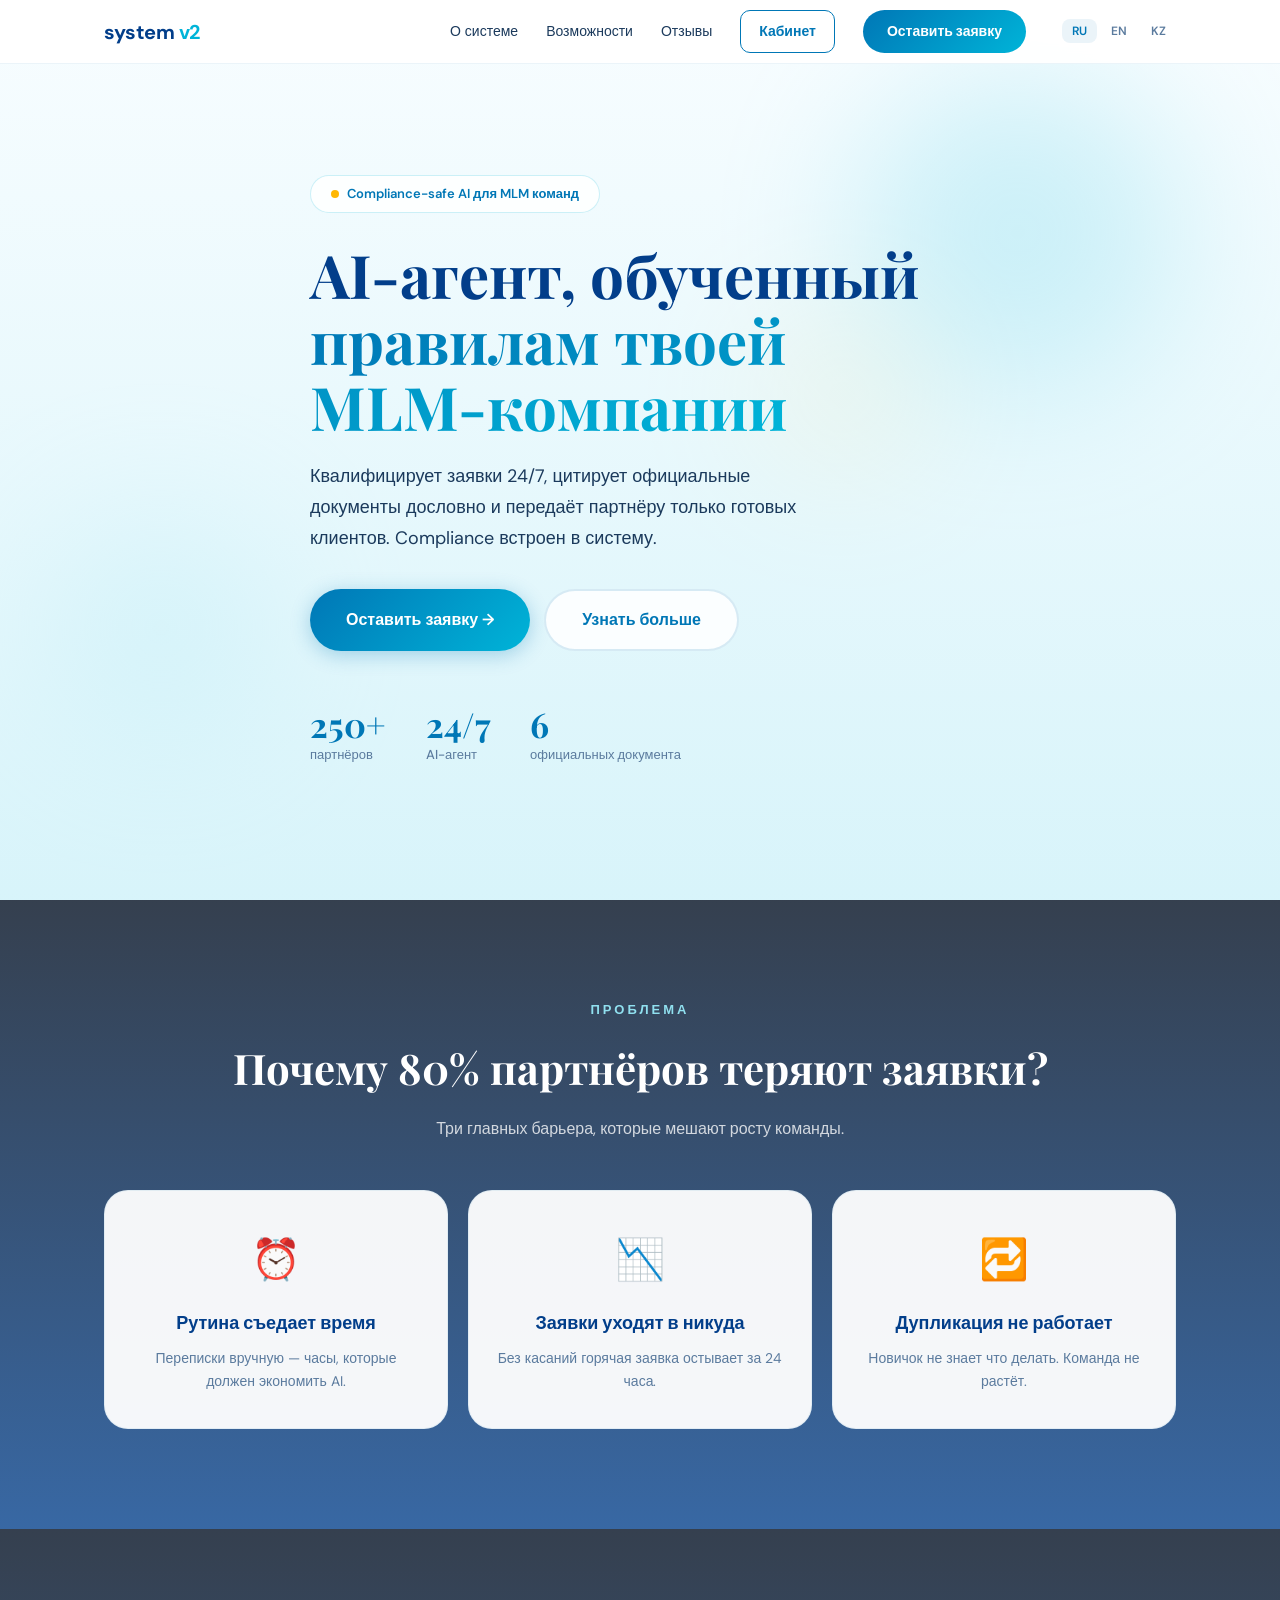
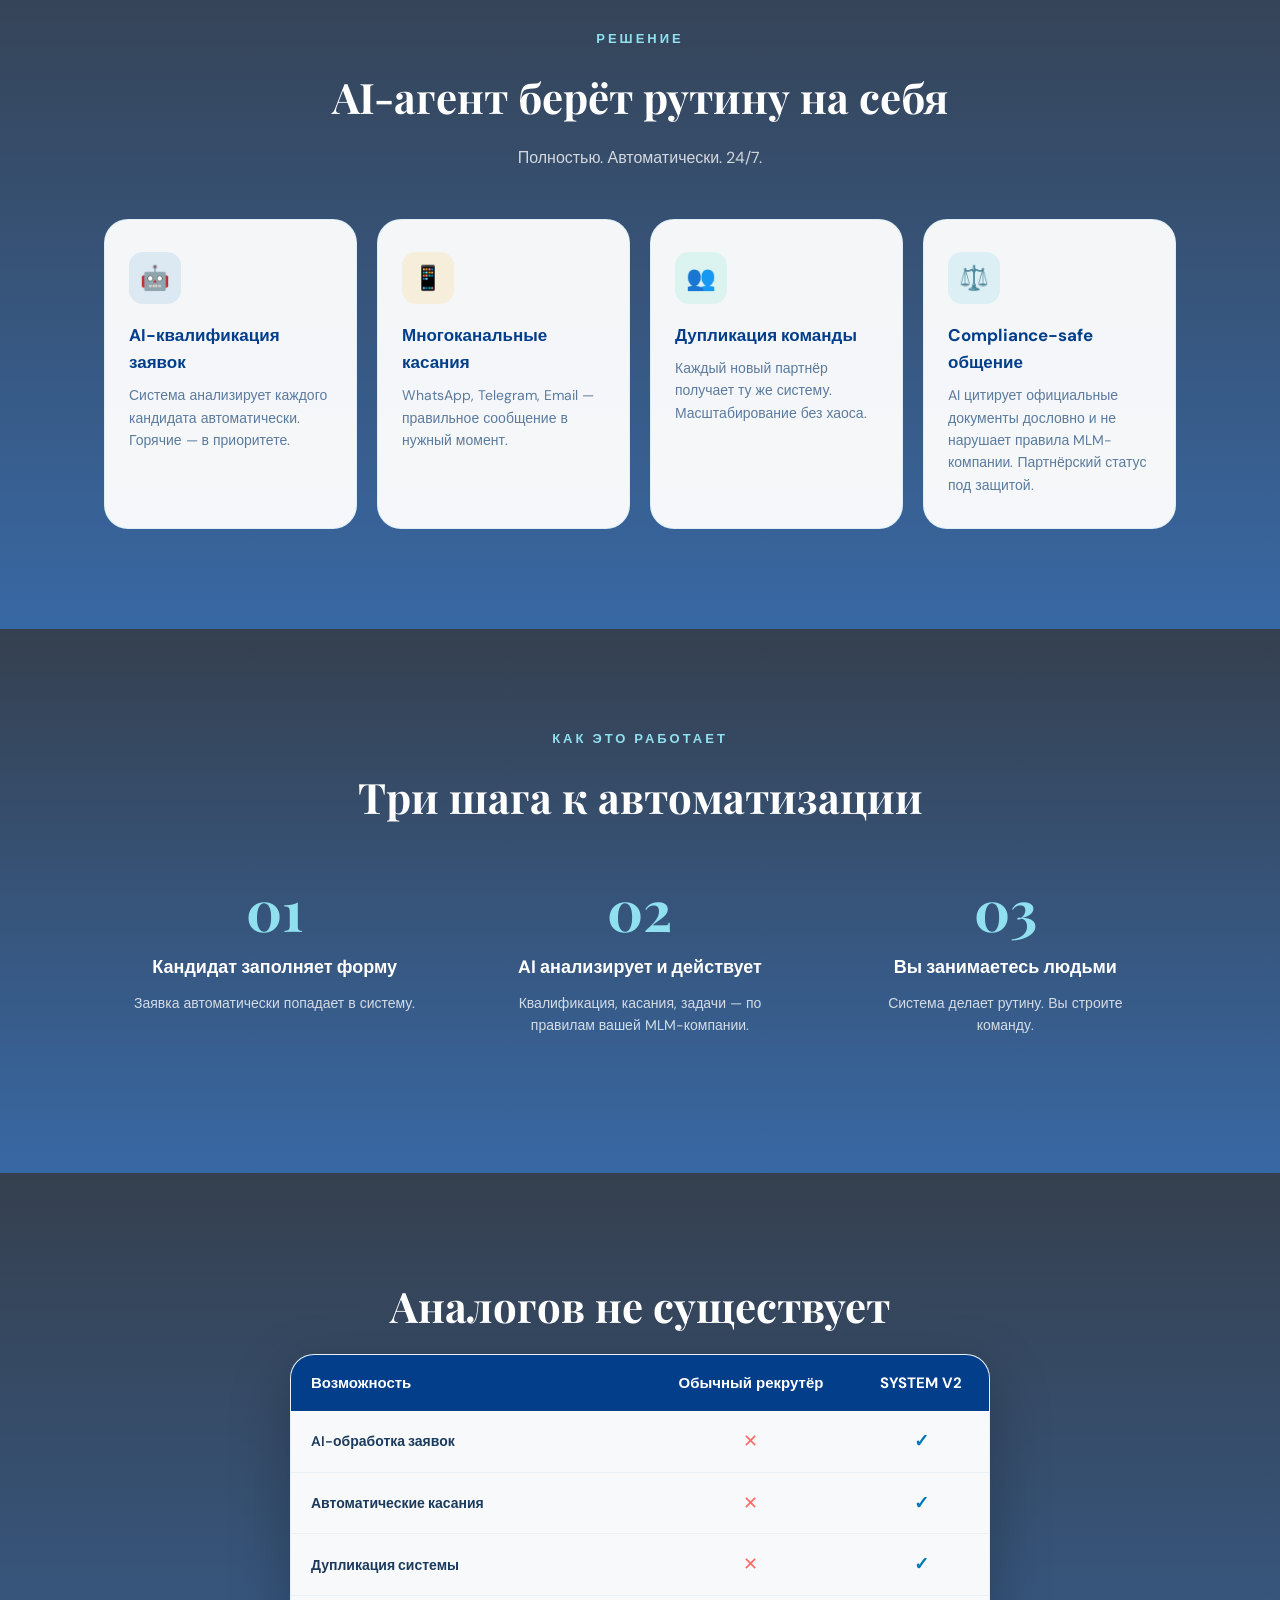
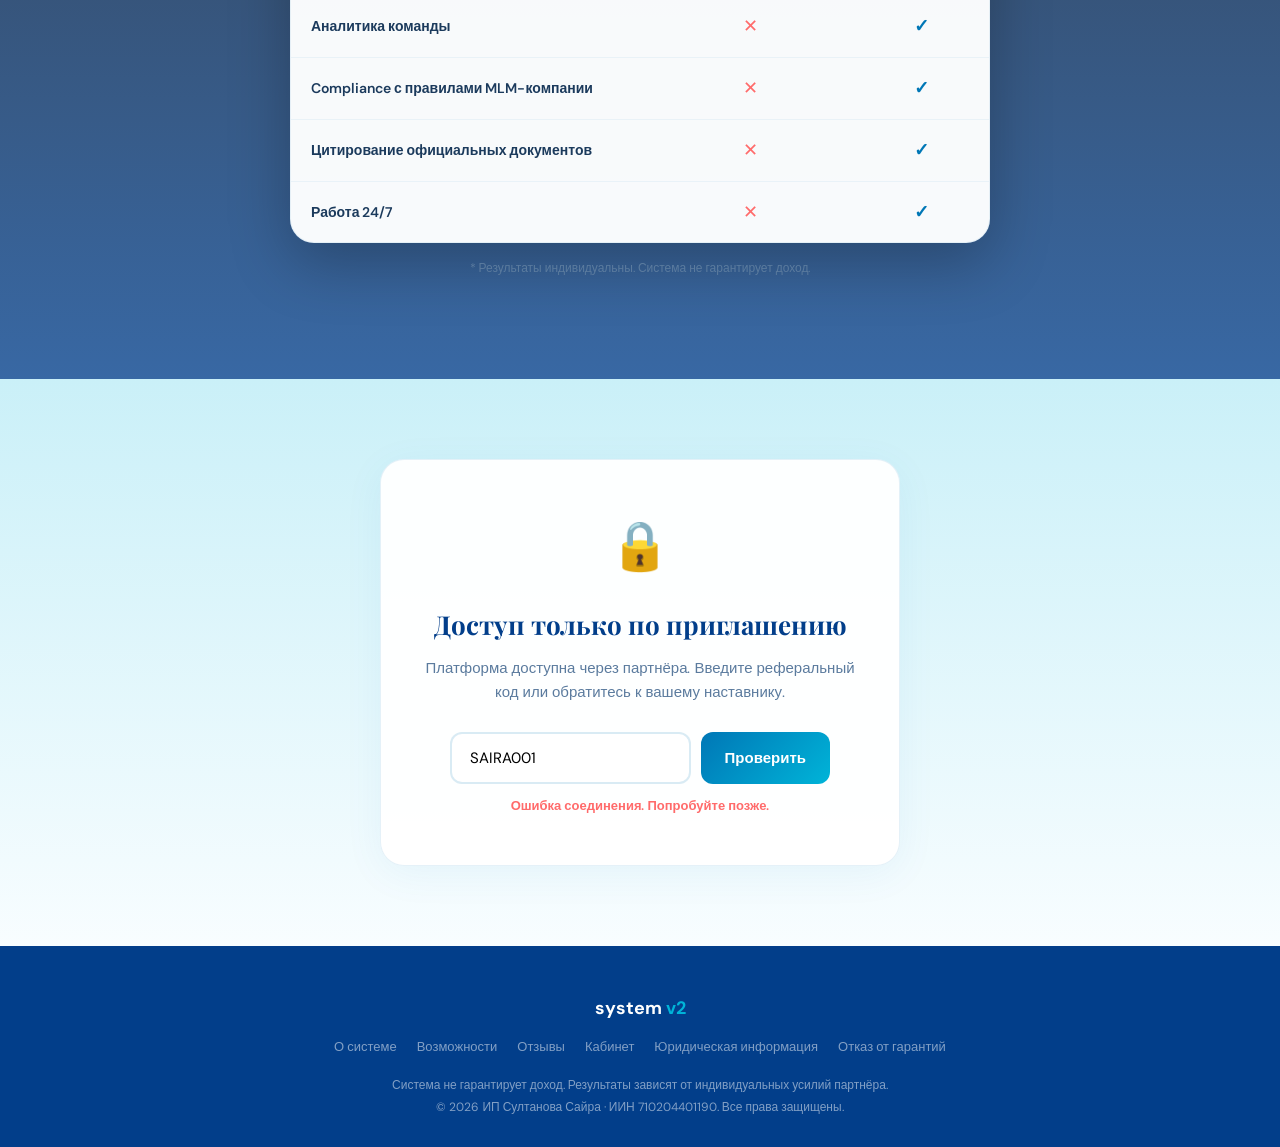
==== commit fe2f871b: "feat(lp+kb): compliance UTP rewrite + KB reingest from /docs Сессия 2026-05-21 (см. obsidian-vault/d" ====
--- a/index.html
+++ b/index.html
@@ -62,19 +62,19 @@
   <div class="container">
     <div class="hero-content">
       <div class="hero-badge">
-        <span data-lang="ru">AI-платформа для MLM команд</span>
-        <span data-lang="en">AI platform for MLM teams</span>
-        <span data-lang="kz">MLM командаларына арналған AI-платформа</span>
+        <span data-lang="ru">Compliance-safe AI для MLM команд</span>
+        <span data-lang="en">Compliance-safe AI for MLM teams</span>
+        <span data-lang="kz">MLM командалары үшін Compliance-safe AI</span>
       </div>
       <h1>
-        <span data-lang="ru">Система, которая работает <em>пока ты отдыхаешь</em></span>
-        <span data-lang="en">The system that works <em>while you rest</em></span>
-        <span data-lang="kz">Сен демалып жатқанда <em>жұмыс істейтін</em> жүйе</span>
+        <span data-lang="ru">AI-агент, обученный <em>правилам твоей MLM-компании</em></span>
+        <span data-lang="en">AI agent trained on <em>your MLM company's rules</em></span>
+        <span data-lang="kz">MLM компанияңыздың <em>ережелеріне үйретілген</em> AI-агент</span>
       </h1>
       <p class="hero-sub">
-        <span data-lang="ru">Впервые в мире MLM — полная AI-автоматизация работы с заявками, контактами и командой.</span>
-        <span data-lang="en">For the first time in MLM — full AI automation of requests, contacts and team management.</span>
-        <span data-lang="kz">MLM әлемінде алғаш рет — өтінімдермен, контактілермен және командамен жұмысты толық AI-автоматтандыру.</span>
+        <span data-lang="ru">Квалифицирует заявки 24/7, цитирует официальные документы дословно и передаёт партнёру только готовых клиентов. Compliance встроен в систему.</span>
+        <span data-lang="en">Qualifies leads 24/7, cites official documents verbatim, hands ready clients to partners. Compliance built into the system.</span>
+        <span data-lang="kz">24/7 өтінімдерді саралайды, ресми құжаттарды дәл келтіреді, серіктеске тек дайын клиенттерді тапсырады. Compliance жүйеге кірістірілген.</span>
       </p>
       <div class="hero-actions">
         <a href="#join" class="btn-primary">
@@ -106,11 +106,11 @@
           </div>
         </div>
         <div>
-          <div class="hero-stat-num">8</div>
+          <div class="hero-stat-num">6</div>
           <div class="hero-stat-label">
-            <span data-lang="ru">AI workflow</span>
-            <span data-lang="en">AI workflows</span>
-            <span data-lang="kz">AI workflow</span>
+            <span data-lang="ru">официальных документа</span>
+            <span data-lang="en">official documents</span>
+            <span data-lang="kz">ресми құжат</span>
           </div>
         </div>
       </div>
@@ -239,16 +239,16 @@
         </p>
       </div>
       <div class="feature-card">
-        <div class="feature-icon fi-azure">📊</div>
-        <h3>
-          <span data-lang="ru">Аналитика реального времени</span>
-          <span data-lang="en">Real-time analytics</span>
-          <span data-lang="kz">Нақты уақыттағы аналитика</span>
-        </h3>
-        <p>
-          <span data-lang="ru">Заявки, активность команды, эффективность — всё в одном месте.</span>
-          <span data-lang="en">Requests, team activity, performance — all in one place.</span>
-          <span data-lang="kz">Өтінімдер, команда белсенділігі, тиімділік — бір жерде.</span>
+        <div class="feature-icon fi-azure">⚖️</div>
+        <h3>
+          <span data-lang="ru">Compliance-safe общение</span>
+          <span data-lang="en">Compliance-safe communication</span>
+          <span data-lang="kz">Compliance-safe қарым-қатынас</span>
+        </h3>
+        <p>
+          <span data-lang="ru">AI цитирует официальные документы дословно и не нарушает правила MLM-компании. Партнёрский статус под защитой.</span>
+          <span data-lang="en">AI cites official documents verbatim and does not break MLM company rules. Partner status protected.</span>
+          <span data-lang="kz">AI ресми құжаттарды дәл келтіреді және MLM компания ережелерін бұзбайды. Серіктестік мәртебе қорғалған.</span>
         </p>
       </div>
     </div>
@@ -290,9 +290,9 @@
           <span data-lang="kz">AI талдайды және әрекет етеді</span>
         </h3>
         <p>
-          <span data-lang="ru">Квалификация, касания, задачи — без вас.</span>
-          <span data-lang="en">Qualification, follow-ups, tasks — without you.</span>
-          <span data-lang="kz">Саралау, байланыс, тапсырмалар — сізсіз.</span>
+          <span data-lang="ru">Квалификация, касания, задачи — по правилам вашей MLM-компании.</span>
+          <span data-lang="en">Qualification, follow-ups, tasks — by your MLM company rules.</span>
+          <span data-lang="kz">Саралау, байланыс, тапсырмалар — MLM компания ережелері бойынша.</span>
         </p>
       </div>
       <div class="step-card">
@@ -368,6 +368,24 @@
             <span data-lang="ru">Аналитика команды</span>
             <span data-lang="en">Team analytics</span>
             <span data-lang="kz">Команда аналитикасы</span>
+          </td>
+          <td><span class="compare-no">✕</span></td>
+          <td><span class="compare-yes">✓</span></td>
+        </tr>
+        <tr>
+          <td>
+            <span data-lang="ru">Compliance с правилами MLM-компании</span>
+            <span data-lang="en">Compliance with MLM company rules</span>
+            <span data-lang="kz">MLM компания ережелерімен сәйкестік</span>
+          </td>
+          <td><span class="compare-no">✕</span></td>
+          <td><span class="compare-yes">✓</span></td>
+        </tr>
+        <tr>
+          <td>
+            <span data-lang="ru">Цитирование официальных документов</span>
+            <span data-lang="en">Citing official documents</span>
+            <span data-lang="kz">Ресми құжаттарды дәйексөз ретінде</span>
           </td>
           <td><span class="compare-no">✕</span></td>
           <td><span class="compare-yes">✓</span></td>
